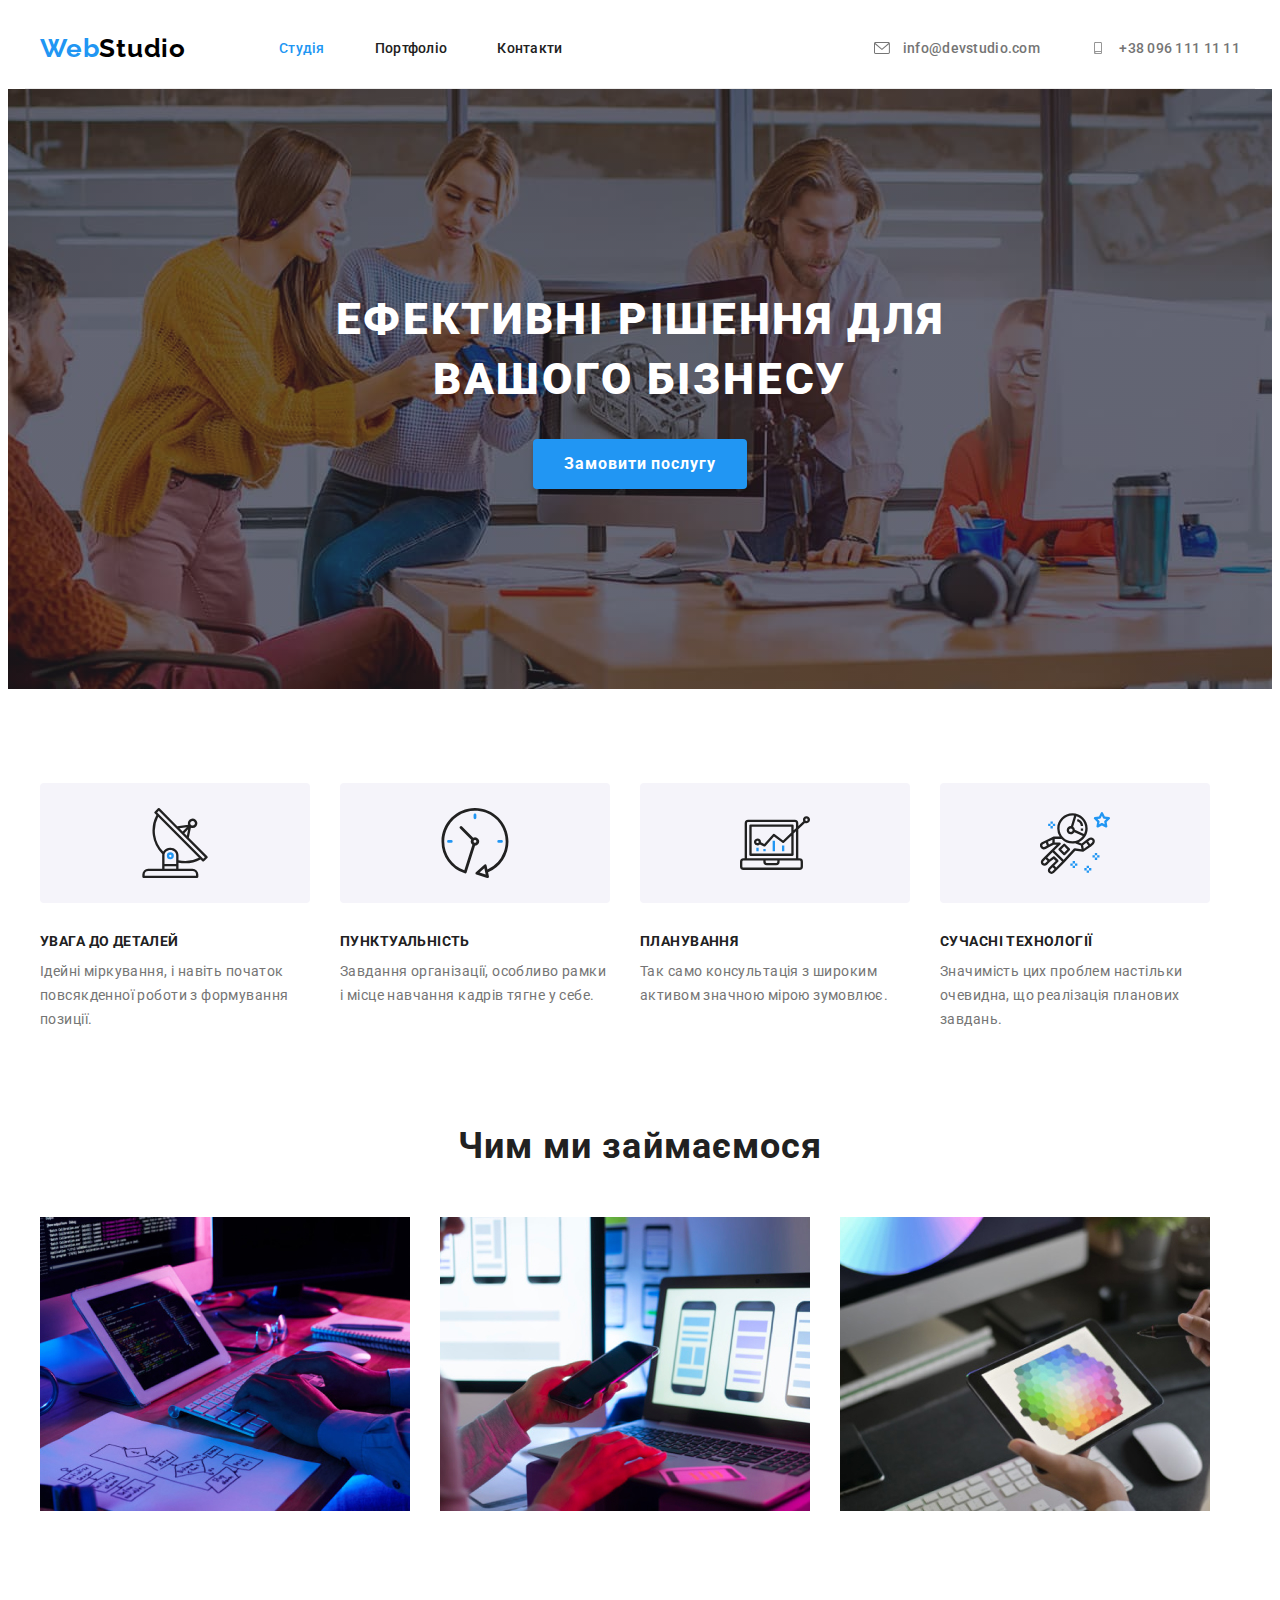
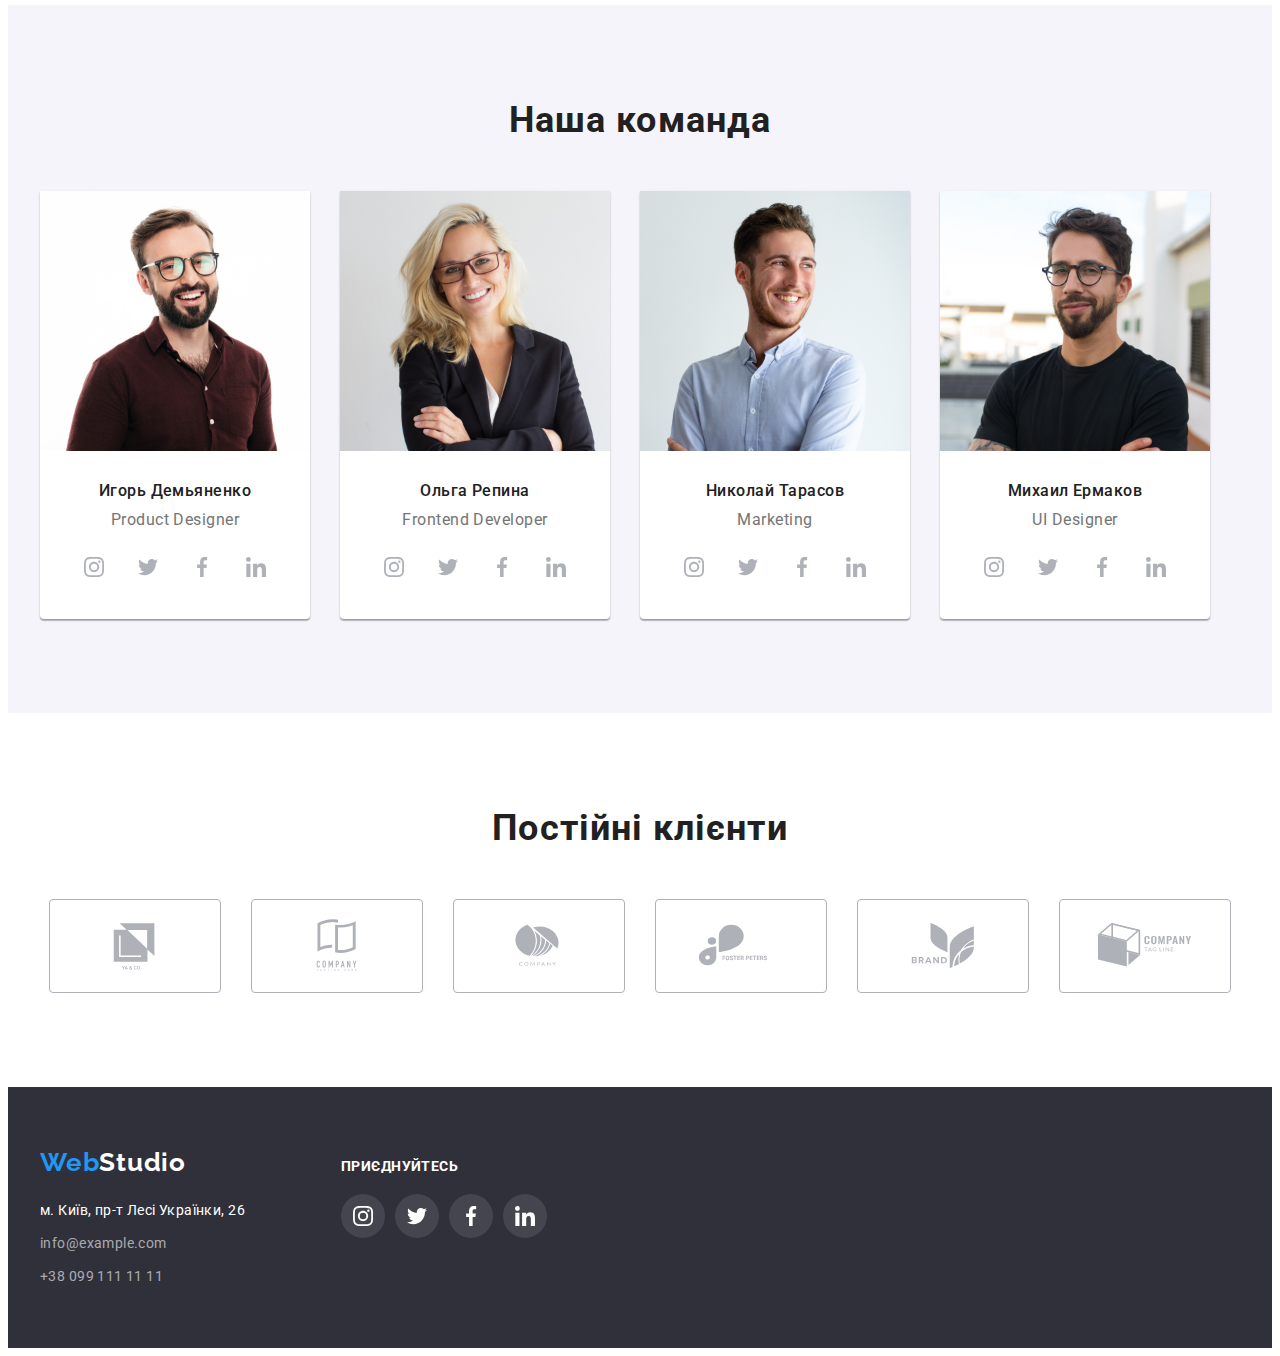
==== index.html @ d1bf6ddb "Initial commit" ====
<!DOCTYPE html>
<html lang="uk">
  <head>
    <meta charset="UTF-8" />
    <meta http-equiv="X-UA-Compatible" content="IE=edge" />
    <meta name="viewport" content="width=device-width, initial-scale=1.0" />
    <!-- Fonts start -->
    <link rel="preconnect" href="https://fonts.googleapis.com" />
    <link rel="preconnect" href="https://fonts.gstatic.com" crossorigin />
    <link
      href="https://fonts.googleapis.com/css2?family=Raleway:wght@700&family=Roboto:wght@400;500;700;900&display=swap"
      rel="stylesheet"
    />
    <!-- Fonts end -->

    <!-- Normalize start -->
    <link
      rel="stylesheet"
      href="https://cdnjs.cloudflare.com/ajax/libs/modern-normalize/1.1.0/modern-normalize.min.css"
      integrity="sha512-wpPYUAdjBVSE4KJnH1VR1HeZfpl1ub8YT/NKx4PuQ5NmX2tKuGu6U/JRp5y+Y8XG2tV+wKQpNHVUX03MfMFn9Q=="
      crossorigin="anonymous"
      referrerpolicy="no-referrer"
    />
    <!-- Normalize end -->

    <link rel="stylesheet" href="./css/styles.css" />
    <title>WebStudio</title>
  </head>
  <body>
    <!-- Header section -->
    <header class="header">
      <div class="container header-container">
        <a class="logo link header-logo" href="./index.html" lang="en"
          >Web<span class="word">Studio</span></a
        >

        <nav class="header-nav">
          <ul class="header-list list">
            <li class="header-item">
              <a class="header-link header-link-current link" href="./index.html">Студія</a>
            </li>
            <li class="header-item">
              <a class="header-link link" href="./portfolio.html">Портфоліо</a>
            </li>
            <li class="header-item">
              <a class="header-link link" href="#contacts">Контакти</a>
            </li>
          </ul>
        </nav>

        <ul class="contacts list">
          <li class="contacts-item">
            <a 
              class="contacts-link link" 
              href="mailto:info@devstudio.com">
              <svg class="contscts-icon" width="16" height="12">
                <use href="./images/icons.svg#envelope"></use>
              </svg>
              info@devstudio.com
            </a>
          </li>
          <li class="contacts-item">
            <a class="contacts-link link" href="tel:+380961111111">
              <svg class="contscts-icon" width="16" height="12">
                <use href="./images/icons.svg#smartphone"></use>
              </svg>
              +38 096 111 11 11
            </a>
          </li>
        </ul>
      </div>
    </header>
    <!-- Main section -->
    <main>
      <section class="hero-section">
        <div class="container">
          <h1 class="hero-title">Ефективні рішення для вашого бізнесу</h1>
          <button class="hero-btn" type="button">Замовити послугу</button>
        </div>
      </section>

      <section class="features section">
        <div class="container">
          <ul class="features-list list">
            <li class="features-item">
              <div class="thumb">
                <svg class="features-icon" width="70" height="70">
                  <use href="./images/icons.svg#antenna"></use>
                </svg>
              </div>
              <h3 class="features-title">УВАГА ДО ДЕТАЛЕЙ</h3>
              <p class="features-text text">
                Ідейні міркування, і навіть початок повсякденної роботи з формування позиції.
              </p>
            </li>

            <li class="features-item">
              <div class="thumb">
                <svg class="features-icon" width="70" height="70">
                  <use href="./images/icons.svg#clock"></use>
                </svg>
              </div>
              <h3 class="features-title">ПУНКТУАЛЬНІСТЬ</h3>
              <p class="features-text text">
                Завдання організації, особливо рамки і місце навчання кадрів тягне у себе.
              </p>
            </li>

            <li class="features-item">
              <div class="thumb">
                <svg class="features-icon" width="70" height="70">
                  <use href="./images/icons.svg#diagram"></use>
                </svg>
              </div>
              <h3 class="features-title">ПЛАНУВАННЯ</h3>
              <p class="features-text text">
                Так само консультація з широким активом значною мірою зумовлює.
              </p>
            </li>

            <li class="features-item">
              <div class="thumb">
                <svg class="features-icon" width="70" height="70">
                  <use href="./images/icons.svg#astronaut"></use>
                </svg>
              </div>
              <h3 class="features-title">СУЧАСНІ ТЕХНОЛОГІЇ</h3>
              <p class="features-text text">
                Значимість цих проблем настільки очевидна, що реалізація планових завдань.
              </p>
            </li>
          </ul>
        </div>
      </section>

      <section class="occupation" id="studio">
        <div class="container">
          <h2 class="occupation-title title">Чим ми займаємося</h2>

          <ul class="occupation-list list">
            <li class="occupation-item">
              <img
                class="occupation-img"
                src="./images/computer.jpg.jpg"
                alt="Планшет с клавиатурой"
                width="370"
                height="294"
              />
            </li>

            <li class="occupation-item">
              <img
                class="occupation-img"
                src="./images/computer2.jpg.jpg"
                alt="Ноутбук"
                width="370"
                height="294"
              />
            </li>

            <li class="occupation-item">
              <img
                class="occupation-img"
                src="./images/computer3.jpg.jpg"
                alt="Планшет с цветной картинкой"
                width="370"
                height="294"
              />
            </li>
          </ul>
        </div>
      </section>

      <section class="team section">
        <div class="container">
          <h2 class="team-title title">Наша команда</h2>
          <ul class="team-list list">
            <li class="team-item">
              <img
                class="team-img"
                src="./images/igor.jpg"
                alt="Игорь Демьяненко"
                width="270"
                height="260"
              />
              <div class="team-wrapper">
                <h3 class="team-name">Игорь Демьяненко</h3>
                <p class="team-description" lang="en">Product Designer</p>
                <ul class="socials list">
                  <li class="socials-item">
                    <a
                      class="socials-link link"
                      href="instagram.com"
                      target="_blank"
                      rel="noopener noreferrer"
                      aria-label="instagram"
                    >
                    <svg class="socials-icon" width="20" height="20">
                      <use href="./images/icons.svg#instagram"></use>
                    </svg>
                    </a>
                  </li>
                  <li class="socials-item">
                    <a
                      class="socials-link link"
                      href="twitter.com"
                      target="_blank"
                      rel="noopener noreferrer"
                      aria-label="twitter"
                    >
                    <svg class="socials-icon" width="20" height="20">
                      <use href="./images/icons.svg#twitter"></use>
                    </svg>
                    </a>
                  </li>
                  <li class="socials-item">
                    <a
                      class="socials-link link"
                      href="facebook.com"
                      target="_blank"
                      rel="noopener noreferrer"
                      aria-label="facebook"
                    >
                    <svg class="socials-icon" width="20" height="20">
                      <use href="./images/icons.svg#facebook"></use>
                    </svg>
                    </a>
                  </li>
                  <li class="socials-item">
                    <a
                      class="socials-link link"
                      href="linkedin.com"
                      target="_blank"
                      rel="noopener noreferrer"
                      aria-label="linkedin"
                    >
                    <svg class="socials-icon" width="20" height="20">
                      <use href="./images/icons.svg#linkedin"></use>
                    </svg>
                    </a>
                  </li>
                </ul>
              </div>
            </li>

            <li class="team-item">
              <img
                class="team-img"
                src="./images/olga.jpg"
                alt="Ольга Репина"
                width="270"
                height="260"
              />
              <div class="team-wrapper">
                <h3 class="team-name">Ольга Репина</h3>
                <p class="team-description" lang="en">Frontend Developer</p>
                <ul class="socials list">
                  <li class="socials-item">
                    <a
                      class="socials-link link"
                      href="instagram.com"
                      target="_blank"
                      rel="noopener noreferrer"
                      aria-label="instagram"
                    >
                    <svg class="socials-icon" width="20" height="20">
                      <use href="./images/icons.svg#instagram"></use>
                    </svg>
                    </a>
                  </li>
                  <li class="socials-item">
                    <a
                      class="socials-link link"
                      href="twitter.com"
                      target="_blank"
                      rel="noopener noreferrer"
                      aria-label="twitter"
                    >
                    <svg class="socials-icon" width="20" height="20">
                      <use href="./images/icons.svg#twitter"></use>
                    </svg>
                    </a>
                  </li>
                  <li class="socials-item">
                    <a
                      class="socials-link link"
                      href="facebook.com"
                      target="_blank"
                      rel="noopener noreferrer"
                      aria-label="facebook"
                    >
                    <svg class="socials-icon" width="20" height="20">
                      <use href="./images/icons.svg#facebook"></use>
                    </svg>
                    </a>
                  </li>
                  <li class="socials-item">
                    <a
                      class="socials-link link"
                      href="linkedin.com"
                      target="_blank"
                      rel="noopener noreferrer"
                      aria-label="linkedin"
                    >
                    <svg class="socials-icon" width="20" height="20">
                      <use href="./images/icons.svg#linkedin"></use>
                    </svg>
                    </a>
                  </li>
                </ul>
              </div>
            </li>

            <li class="team-item">
              <img
                class="team-img"
                src="./images/nikolay.jpg"
                alt="Николай Тарасов"
                width="270"
                height="260"
              />
              <div class="team-wrapper">
                <h3 class="team-name">Николай Тарасов</h3>
                <p class="team-description" lang="en">Marketing</p>
                <ul class="socials list">
                  <li class="socials-item">
                    <a
                      class="socials-link link"
                      href="instagram.com"
                      target="_blank"
                      rel="noopener noreferrer"
                      aria-label="instagram"
                    >
                    <svg class="socials-icon" width="20" height="20">
                      <use href="./images/icons.svg#instagram"></use>
                    </svg>
                    </a>
                  </li>
                  <li class="socials-item">
                    <a
                      class="socials-link link"
                      href="twitter.com"
                      target="_blank"
                      rel="noopener noreferrer"
                      aria-label="twitter"
                    >
                    <svg class="socials-icon" width="20" height="20">
                      <use href="./images/icons.svg#twitter"></use>
                    </svg>
                    </a>
                  </li>
                  <li class="socials-item">
                    <a
                      class="socials-link link"
                      href="facebook.com"
                      target="_blank"
                      rel="noopener noreferrer"
                      aria-label="facebook"
                    >
                    <svg class="socials-icon" width="20" height="20">
                      <use href="./images/icons.svg#facebook"></use>
                    </svg>
                    </a>
                  </li>
                  <li class="socials-item">
                    <a
                      class="socials-link link"
                      href="linkedin.com"
                      target="_blank"
                      rel="noopener noreferrer"
                      aria-label="linkedin"
                    >
                    <svg class="socials-icon" width="20" height="20">
                      <use href="./images/icons.svg#linkedin"></use>
                    </svg>
                    </a>
                  </li>
                </ul>
              </div>
            </li>

            <li class="team-item">
              <img
                class="team-img"
                src="./images/miсhael.jpg"
                alt="Михаил Ермаков"
                width="270"
                height="260"
              />
              <div class="team-wrapper">
                <h3 class="team-name">Михаил Ермаков</h3>
                <p class="team-description" lang="en">UI Designer</p>
                <ul class="socials list">
                  <li class="socials-item">
                    <a
                      class="socials-link link"
                      href="instagram.com"
                      target="_blank"
                      rel="noopener noreferrer"
                      aria-label="instagram"
                    >
                    <svg class="socials-icon" width="20" height="20">
                      <use href="./images/icons.svg#instagram"></use>
                    </svg>
                    </a>
                  </li>
                  <li class="socials-item">
                    <a
                      class="socials-link link"
                      href="twitter.com"
                      target="_blank"
                      rel="noopener noreferrer"
                      aria-label="twitter"
                    >
                    <svg class="socials-icon" width="20" height="20">
                      <use href="./images/icons.svg#twitter"></use>
                    </svg>
                    </a>
                  </li>
                  <li class="socials-item">
                    <a
                      class="socials-link link"
                      href="facebook.com"
                      target="_blank"
                      rel="noopener noreferrer"
                      aria-label="facebook"
                    >
                    <svg class="socials-icon" width="20" height="20">
                      <use href="./images/icons.svg#facebook"></use>
                    </svg>
                    </a>
                  </li>
                  <li class="socials-item">
                    <a
                      class="socials-link link"
                      href="linkedin.com"
                      target="_blank"
                      rel="noopener noreferrer"
                      aria-label="linkedin"
                    >
                    <svg class="socials-icon" width="20" height="20">
                      <use href="./images/icons.svg#linkedin"></use>
                    </svg>
                    </a>
                  </li>
                </ul> 
              </div>  
            </ul>  
        </div>
      </section>

      <section class="clients section">
        <div class="container">
          <h2 class="clients-title title">Постійні клієнти</h2>
          <ul class="clients-list list">
            <li class="clients-item">
              <a 
                class="clients-link link"
                href="#"
                target="_blank"
                rel="noopener noreferrer"
                aria-label="company-logo-1" 
              >
              <svg class="clients-icon" width="106" height="60">
                   <use href="./images/icons.svg#logo-1"></use>
              </svg>
              </a>
            </li>
            <li class="clients-item">
              <a 
                class="clients-link link"
                href="#"
                target="_blank"
                rel="noopener noreferrer"
                aria-label="company-logo-2" 
              >
              <svg class="clients-icon" width="106" height="60">
                   <use href="./images/icons.svg#logo-2"></use>
              </svg>
              </a>
            </li>
            <li class="clients-item">
              <a 
                class="clients-link link"
                href="#"
                target="_blank"
                rel="noopener noreferrer"
                aria-label="company-logo-3" 
              >
              <svg class="clients-icon" width="106" height="60">
                   <use href="./images/icons.svg#logo-3"></use>
              </svg>
              </a>
            </li>
            <li class="clients-item">
              <a 
                class="clients-link link"
                href="#"
                target="_blank"
                rel="noopener noreferrer"
                aria-label="poster-peters" 
              >
              <svg class="clients-icon" width="106" height="60">
                   <use href="./images/icons.svg#logo-4"></use>
              </svg>
              </a>
            </li>
            <li class="clients-item">
              <a 
                class="clients-link link"
                href="#"
                target="_blank"
                rel="noopener noreferrer"
                aria-label="brand" 
              >
              <svg class="clients-icon" width="106" height="60">
                   <use href="./images/icons.svg#logo-5"></use>
              </svg>
              </a>
            </li>
            <li class="clients-item">
              <a 
                class="clients-link link"
                href="#"
                target="_blank"
                rel="noopener noreferrer"
                aria-label="company-tag-lane" 
              >
              <svg class="clients-icon" width="106" height="60">
                   <use href="./images/icons.svg#logo-6"></use>
              </svg>
              </a>
            </li>
          </ul>
        </div>
      </section>
    </main>
    <!-- Footer section -->
    <footer class="footer">
      <div class="container">
        <div class="footer-contr">
          <div class="address-contr">
        <a class="footer-logo logo link" href="./index.html" lang="en">Web<span class="footer-word">Studio</span></a>
        

        <address class="address" id="contacts">
          <p class="address-text text">м. Київ, пр-т Лесі Українки, 26</p>

          <ul class="address-list list">
            <li class="address-item">
              <a class="address-link text link link-mail" href="maito:info@example.com"
                >info@example.com</a>
            </li>
            <li class="address-item">
              <a class="address-link text link" href="tel:+38091111111">+38 099 111 11 11</a>
            </li>
          </ul>
        </address>
          </div>

          <div class="footer-socials">
            <p class="footer-text">приєднуйтесь</p>
            <ul class="address-socials-list list">
              <li class="address-socials-item">
                <a 
                class="address-socials-link link"
                href="instagram.com"
                target="_blank"
                rel="noopener noreferrer"
                aria-label="instagram"
                >
                <svg class="footer-icon" width="20" height="20">
                  <use href="./images/icons.svg#instagram"></use>
                </svg>
              </a>
              </li>
              <li class="address-socials-item">
                <a 
                class="address-socials-link link"
                href="twitter.com"
                target="_blank"
                rel="noopener noreferrer"
                aria-label="twitter"
                >
                <svg class="footer-icon" width="20" height="20">
                  <use href="./images/icons.svg#twitter"></use>
                </svg>
              </a>
              </li>
              <li class="address-socials-item">
                <a 
                class="address-socials-link link"
                href="facebook.com"
                target="_blank"
                rel="noopener noreferrer"
                aria-label="facebook"
                >
                <svg class="footer-icon" width="20" height="20">
                  <use href="./images/icons.svg#facebook"></use>
                </svg>
              </a>
              </li>
              <li class="address-socials-item">
                <a 
                class="address-socials-link link"
                href="linkedin.com"
                target="_blank"
                rel="noopener noreferrer"
                aria-label="linkedin"
                >
                <svg class="footer-icon" width="20" height="20">
                  <use href="./images/icons.svg#linkedin"></use>
                </svg>
              </a>
              </li>
            </ul>
          </div>
        </div>
      </div>
    </footer>
  </body>
</html>
---- css/styles.css ----
:root {
    /* fonts */
    --main-font: 'Roboto', sans-serif;
    --secondary-font: 'Raleway', sans-serif;

    /* text colors */
    --main-txt-cl: #212121;
    --accent-color: #2196F3;
    --secondary-txt-cl: #FFFFFF;
    --minor-txt-cl: #757575;

    /* bg colors */
    --light-bg-cl: #F5F4FA; 
    --dark-bg-cl: #2F303A; 
    
   /* others */
    --indent: 30px;
    --items: 3;

}

body {
    font-family: var(--main-font);
    color: var(--main-txt-cl);
}
 
/* reset styles */
.link {
text-decoration: none;
}

h1, h2,h3,h4,h5,h6,p {
   margin: 0;
}

img {
   display: block;
}

.list {
list-style: none;
padding: 0;
margin: 0;
}

/* base styles */

.section {
   padding-top: 94px;
   padding-bottom: 94px;
}


.container {
   width: 1200px;
   padding-left: 15px;
   padding-right: 15px;
   margin-left: auto;
   margin-right: auto;

   /* outline: 2px solid red; */
}

.text {
    font-size: 14px;
    line-height: calc(24 / 14);
    letter-spacing: 0.03em;
 }

/* Header section */

.header-container {
   display: flex;
   align-items: center;
   border-bottom: 1px solid #ECECEC;;
}





.logo {
    font-family: var(--secondary-font);
    font-weight: 700;
    font-size: 26px;
    line-height: calc(31 / 26);
    letter-spacing: 0.03em;
    color: var(--accent-color);
    
}

.header-logo {
   margin-right: 93px;
}

.logo.link > .word {
    color: #000000;
}

.header-nav {
   margin-right: auto;
}

.header-list {
   display: flex;
   gap: 50px;
}

.header-item,
.contacts-item {
   display: flex;
}

.header-link { 
   padding-top: 32px;
   padding-bottom: 32px;

    font-weight: 500;
    font-size: 14px;
    line-height: calc(16 / 14);
    letter-spacing: 0.02em;
    color: var(--main-txt-cl);
    
}

 .header-link:hover,
 .header-link:focus,
 .contacts-link:hover,
 .contacts-link:focus,
 .address-link:hover,
 .address-link:focus {
    color: var(--accent-color);
 }

 .header-link-current {
    color: var(--accent-color);
 }

 .contacts {
   display: flex;
   gap: 50px;
 }

 .contacts-link {
   padding-top: 32px;
   padding-bottom: 32px;

   font-weight: 500;
   font-size: 14px;
   line-height: calc(16 / 14);
   letter-spacing: 0.02em;
   color: var(--minor-txt-cl);
 }

 /* Hero section */

 .hero-section {
    max-width: 1600px;
    padding-top: 200px;
    padding-bottom: 200px;
    margin: 0 auto;
    background-color: var(--dark-bg-cl);
    background-image: linear-gradient(to right, rgba(47, 48, 58, 0.4), rgba(47, 48, 58, 0.4)),
      url('../images/logo-opt.jpg');
    background-repeat: no-repeat;
    background-position: center;
    background-size: cover;
 }

 .hero-title {
    width: 696px;
    margin-bottom: 30px;
    margin-left: auto;
    margin-right: auto;

    font-weight: 900;
    font-size: 44px;
    line-height: calc(60 / 44);
    text-align: center;
    letter-spacing: 0.06em;
    text-transform: uppercase;
    color: var(--secondary-txt-cl);
 }

 .hero-btn {
    display: block;
    margin: 0 auto;

    max-width: 250px;
    min-width: 200px;
    min-height: 50px;
    padding: 9px 31px;

    font-family: inherit;
    font-weight: 700;
    font-size: 16px;
    line-height: calc(30 / 16);
    letter-spacing: 0.06em;
    background-color: var(--accent-color);
    color: var(--secondary-txt-cl);
    border: transparent;
    box-shadow: 0px 4px 4px rgba(0, 0, 0, 0.15);
    border-radius: 4px;
    cursor: pointer;
 }

 .hero-btn:hover,
 .hero-btn:focus {
    background-color: #188CE8;
 }

 /* Section features */
.features-list {
   display: flex;
   gap: var(--indent);
   /* justify-content: space-between; */
}

.features-list:last-child {
   margin-right: 0;
}

.features-item {
   width: 270px;
}

 .features-title {
    margin-bottom: 10px;

    font-weight: 700;
    font-size: 14px;
    line-height: calc(16 / 14);
    letter-spacing: 0.03em;
    text-transform: uppercase;
 }

 .features-text {
    color: var(--minor-txt-cl);
 }

 /* occupation & team */

 .title {
   margin-bottom: 50px;

    font-weight: 700;
    font-size: 36px;
    line-height: calc(42 / 36);
    text-align: center;
    letter-spacing: 0.03em;
 }

 .occupation-list {
   display: flex;
   gap: var(--indent);
   padding-bottom: 94px;
 }

 .team {
    background-color: var(--light-bg-cl);

 }

.team-list {
   display: flex;
   gap: var(--indent);
}

.team-item {
   background-color: #FFFFFF;
   box-shadow: 0px 1px 3px rgba(0, 0, 0, 0.12), 0px 1px 1px rgba(0, 0, 0, 0.14), 0px 2px 1px rgba(0, 0, 0, 0.2);
   border-radius: 0px 0px 4px 4px;
}

.team-wrapper {
   padding: 30px 5px;
   border-top: none;
}

 .team-name {
    margin-bottom: 10px;

    font-weight: 500;
    font-size: 16px;
    line-height: calc(19 / 16);
    text-align: center;
    letter-spacing: 0.03em;
 }

 .team-description {

   margin-bottom: 16px;

    font-size: 16px;
    line-height: calc(19 / 16);
    text-align: center;
    letter-spacing: 0.03em;
    color: var(--minor-txt-cl);
 }

 .clients-title {
   margin-bottom: 50px;
 }

 /* Footer */

.footer {
    padding: 60px 0;
    background-color: var(--dark-bg-cl);
}

.footer-logo {
   display: block;
   margin-bottom: 20px;
}

 .footer-word {
    color: var(--secondary-txt-cl);
 }

 .address {
   font-style: normal;
 }

 .address-text {
    color: var(--secondary-txt-cl);
 }

 .address-link {
    color: rgba(255, 255, 255, 0.6);
    display: block;
 }

.link-mail {
   display: block;
   margin-top: 9px;
   margin-bottom: 9px;
}

.footer-text {
   font-weight: 700;
   font-size: 14px;
   line-height: calc(16 / 14);
   text-transform: uppercase;
   letter-spacing: 0.03em;
   color: var(--secondary-txt-cl);

   margin-bottom: 20px;
}




 /* PORTFOLIO */

 .btn-list {
   display: flex;
   justify-content: center;
   margin-bottom: 50px;
   gap: 8px; 
 }



 .portfolio-btn {
   display: block;
   padding: 5px 21px;
   border-radius: 4px;

    font-family: inherit;
    font-weight: 500;
    font-size: 16px;
    line-height: calc(26 / 16);
    letter-spacing: 0.03em;
    color: var(--main-txt-cl);
    background-color: var(--light-bg-cl);
    border: transparent;
    cursor: pointer;
 }

 .portfolio-btn:hover,
 .portfolio-btn:focus,
 .btn-active-current {
    color: var(--secondary-txt-cl);
    background-color: var(--accent-color);
    box-shadow: 0px 3px 1px rgba(0, 0, 0, 0.1), 0px 1px 2px rgba(0, 0, 0, 0.08), 0px 2px 2px rgba(0, 0, 0, 0.12);
    border-radius: 4px;
 }

 .portfolio-list {
   display: flex;
   flex-wrap: wrap;
   gap: var(--indent);
 }

 .portfolio-item {
   flex-basis: calc(100% - var(--indent) * (var(--items)-1)) / var(--items);
 }

 .portfolio-link:hover {
   display: block;
   box-shadow: 0px 4px 4px rgba(0, 0, 0, 0.25);
 }

 .portfolio-wrapper {
   padding: 20px 24px;
   border-top: none;
   border: 1px solid #EEEEEE;
 }

 .portfolio-title {
   margin-bottom: 4px;
    font-weight: 700;
    font-size: 18px;
    line-height: calc(36 / 18); 
    letter-spacing: 0.06em;  
    color: #212121;
 }

 .portfolio-text {
    font-size: 16px;
    line-height: calc(30 / 16);
    letter-spacing: 0.03em;
    color: var(--minor-txt-cl);
 }

/* Header icons */
 .contscts-icon {
   fill: currentColor;
   margin-right: 10px;
   position: relative;
   top: 1px;
 }

 /* Social icons */
.socials {
   display: flex;
   align-items: center;
   justify-content: center;
   gap: 10px;
}

.socials-link {
   display: flex;
   align-items: center;
   justify-content: center;
   width: 44px;
   height: 44px;
   border-radius: 50%;

   /* outline: 2px solid #2a2a2a;
   outline-offset: -2px; */
}

.socials-icon {
   fill: #AFB1B8;
}

.socials-link:hover,
.socials-link:focus {
   background-color: var(--accent-color);
}

.socials-link:hover .socials-icon {
   fill: var(--secondary-txt-cl);
}
.socials-link:focus .socials-icon {
   fill: var(--secondary-txt-cl);
}

/* Clients icons */
.clients-list {
   display: flex;
   align-items: center;
   justify-content: center;
   gap: 30px;
}

.clients-link {
   display: flex;
   align-items: center;
   justify-content: center;
   width: 170px;
   height: 92px;
   border: 1px solid #AFB1B8;
   border-radius: 4px;
}

.clients-icon {
   fill: #AFB1B8;
}

.clients-link:hover,
.clients-link:focus {
   border-color: var(--accent-color)
}

.clients-link:hover .clients-icon {
   fill: var(--accent-color);
}

.clients-link:focus .clients-icon {
   fill: var(--accent-color);
}

.thumb {
   display: flex;
   width: 270px;
   height: 120px;
   align-items: center;
   justify-content: center;
   margin-bottom: 30px;
   background: #F5F4FA;
   border-radius: 4px;
}

/* Footer icons */
.footer-contr {
   display: flex;
   align-items: baseline;
   gap: 70px;
}

.address-contr {
   display: flex;
   flex-direction: column;
   min-width: 231px;
}

.address-socials-list {
   display: flex;
   gap: 10px;
}

.address-socials-link {
   display: flex;
   align-items: center;
   justify-content: center;
   width: 44px;
   height: 44px;
   background: rgba(255, 255, 255, 0.1);
   border-radius: 50%;
}

.footer-icon {
   fill: var(--secondary-txt-cl);
}

.address-socials-link:hover,
.address-socials-link:focus {
   background-color: var(--accent-color);
}
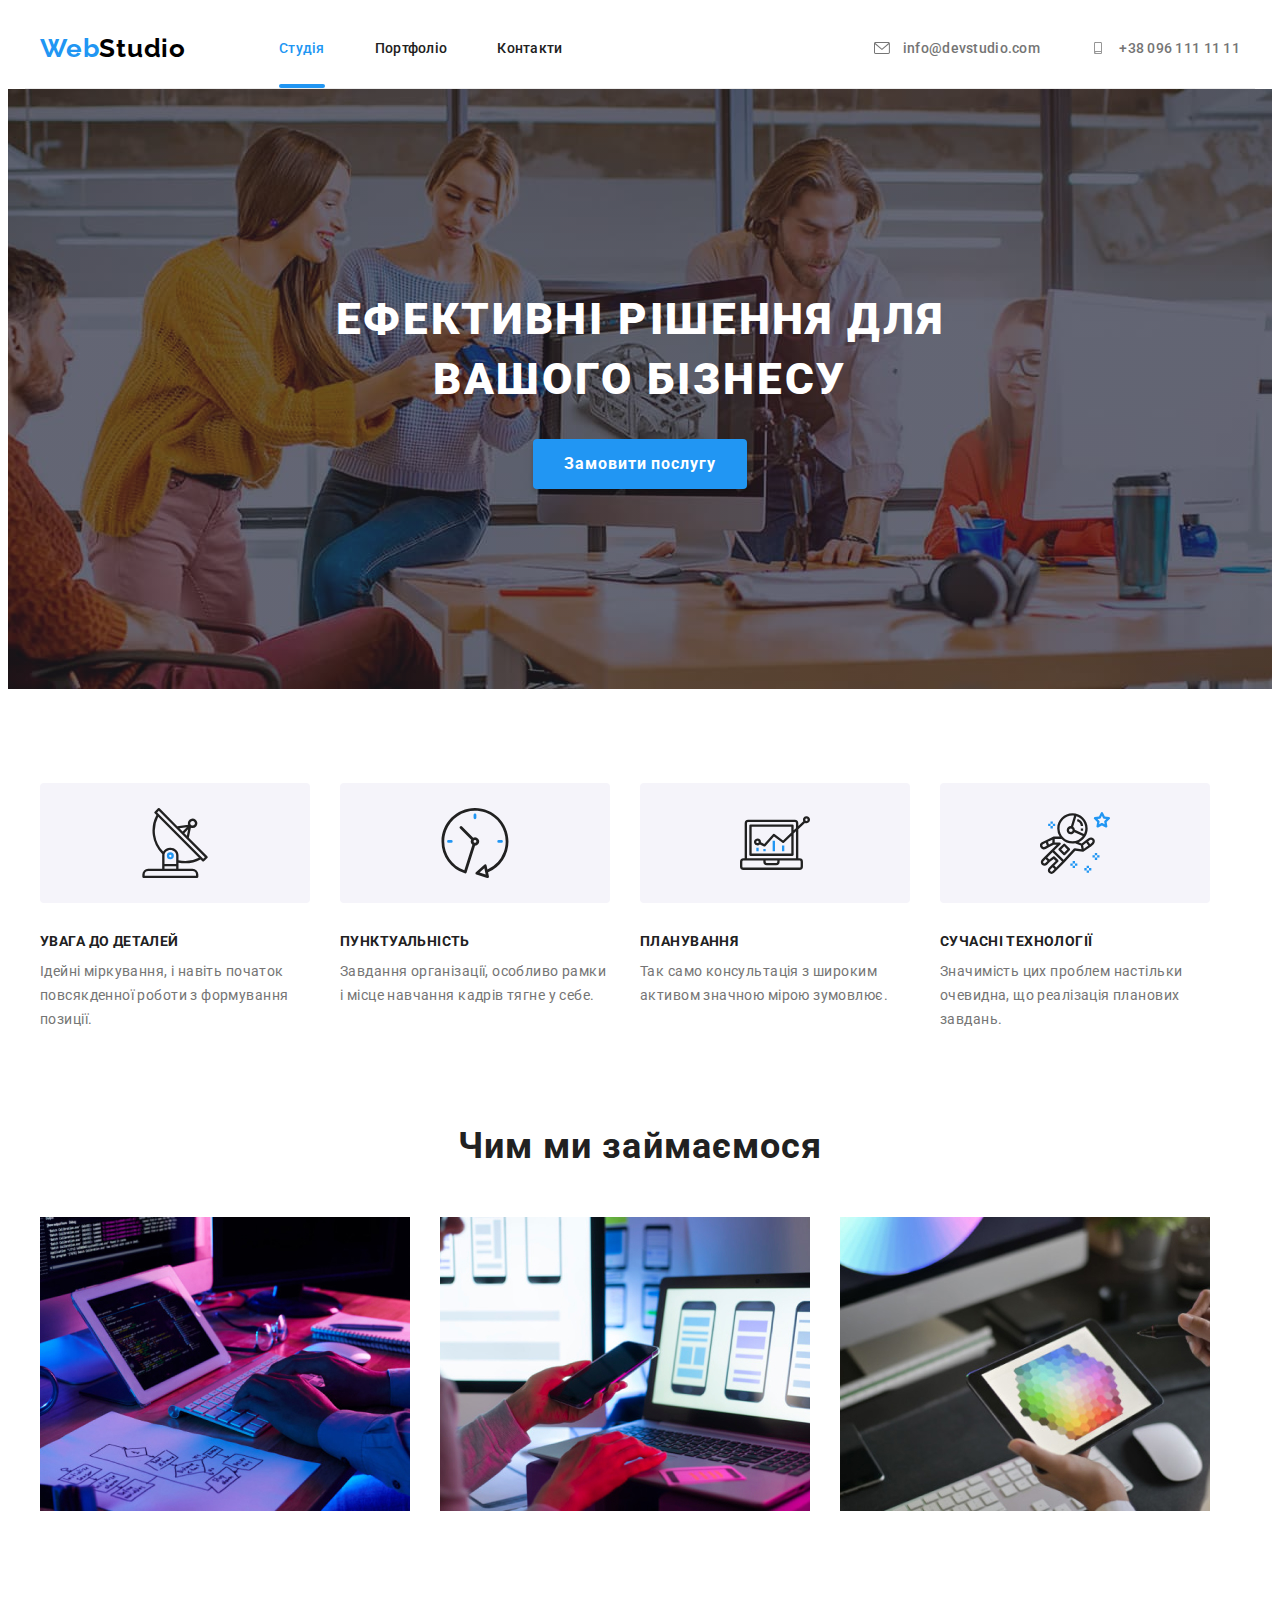
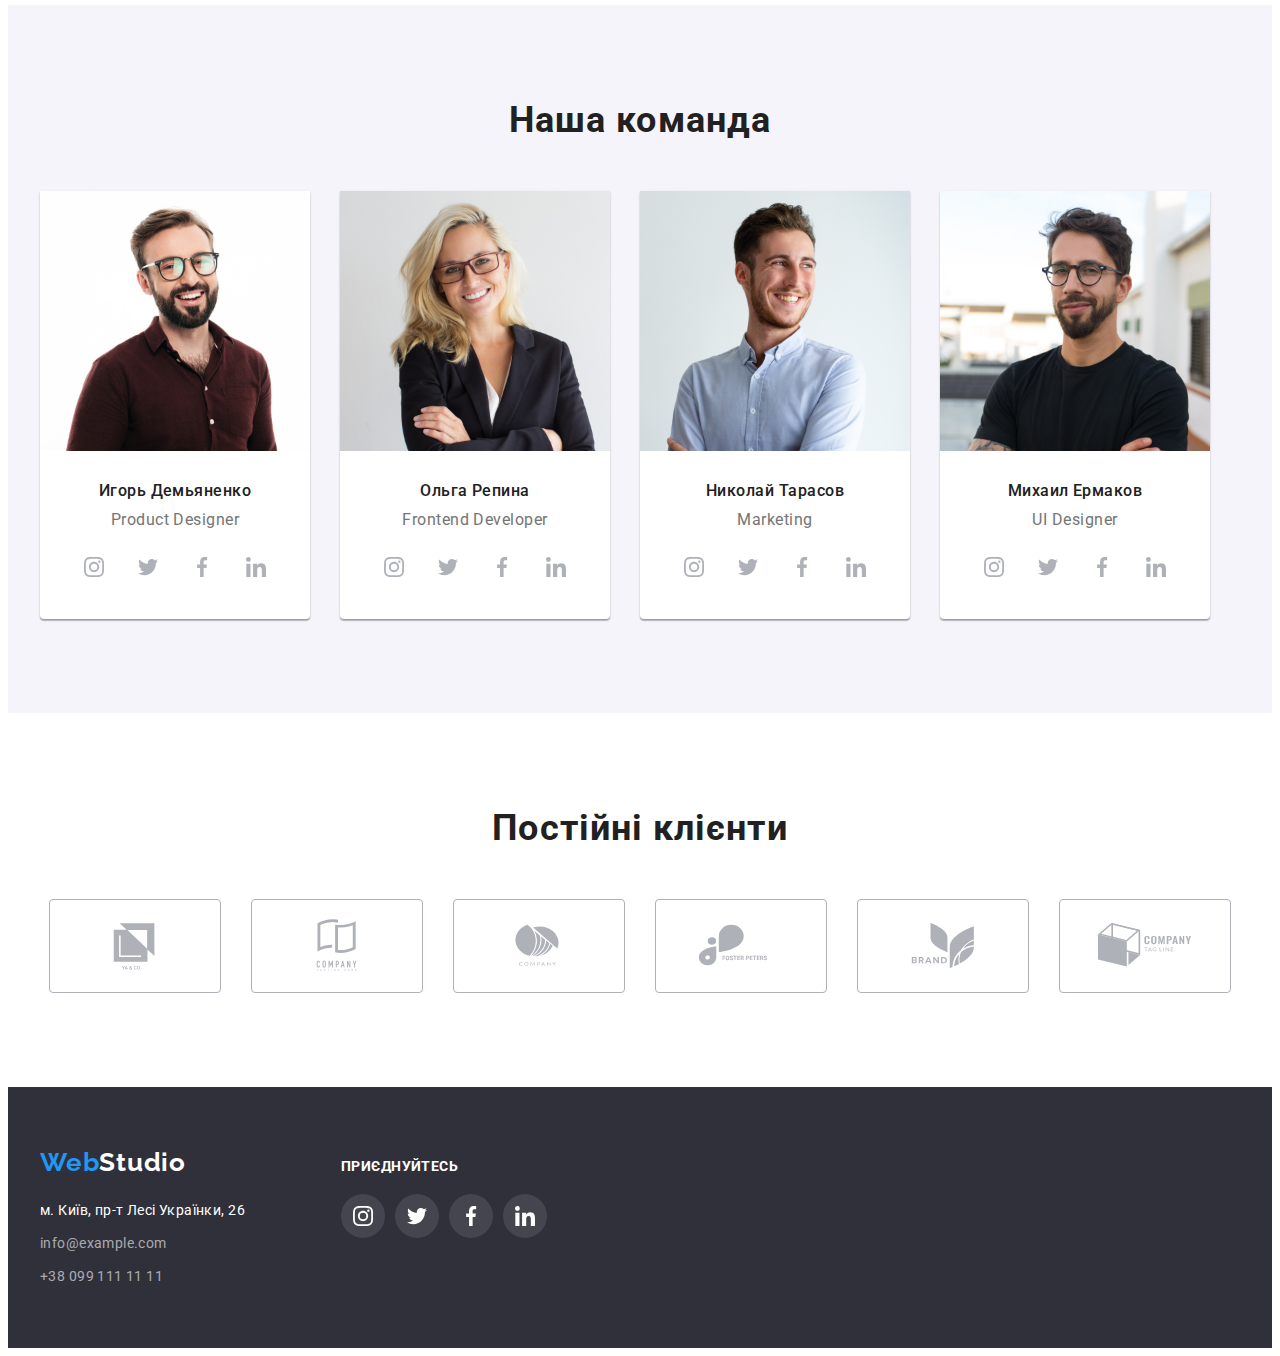
==== commit 09f28048: "added modal window" ====
--- a/index.html
+++ b/index.html
@@ -75,7 +75,7 @@
       <section class="hero-section">
         <div class="container">
           <h1 class="hero-title">Ефективні рішення для вашого бізнесу</h1>
-          <button class="hero-btn" type="button">Замовити послугу</button>
+          <button class="hero-btn" type="button" data-modal-open>Замовити послугу</button>
         </div>
       </section>
 
@@ -618,5 +618,18 @@
         </div>
       </div>
     </footer>
+
+        <!-- Modal window -->
+        <div class="backdrop is-hidden" data-modal>
+          <div class="modal">
+            <button class="modal-btn" data-modal-close>
+              <svg class="modal-btn-icon" width="18" height="18">
+                <use href="./images/icons.svg#icon-close"></use>
+              </svg>
+            </button>
+          </div>
+        </div>
+    
+    <script src="./js/modal.js"></script>   
   </body>
 </html>
--- a/css/styles.css
+++ b/css/styles.css
@@ -111,6 +111,10 @@
    display: flex;
 }
 
+.header-item {
+   position: relative;
+}
+
 .header-link { 
    padding-top: 32px;
    padding-bottom: 32px;
@@ -135,6 +139,18 @@
  .header-link-current {
     color: var(--accent-color);
  }
+
+ .header-link-current::after {
+   content: '';
+   display: block;
+   position: absolute;
+   bottom: 0;
+   width: 100%;
+   height: 4px;
+   border-radius: 2px;
+   background-color: var(--accent-color);
+ } 
+
 
  .contacts {
    display: flex;
@@ -549,4 +565,52 @@
 .address-socials-link:hover,
 .address-socials-link:focus {
    background-color: var(--accent-color);
+}
+
+
+/* Modal window */
+.backdrop {
+   position: fixed;
+   top: 0;
+   left: 0;
+   z-index: 1000;
+   width: 100%;
+   height: 100%;
+   display: flex;
+   align-items: center;
+   justify-content: center;
+
+   background-color: rgba(0, 0, 0, 0.2);;
+}
+
+.backdrop.is-hidden {
+   opacity: 0;
+   visibility: hidden;
+   pointer-events: none;
+}
+
+.modal {
+   position: relative;
+   width: 528px;
+   height: 581px;
+   background: #FFFFFF;
+   box-shadow: 0px 1px 3px rgba(0, 0, 0, 0.12), 0px 1px 1px rgba(0, 0, 0, 0.14), 0px 2px 1px rgba(0, 0, 0, 0.2);
+   border-radius: 4px;
+}
+
+.modal-btn {
+   position: absolute;
+   top: 8px;
+   right: 8px;
+   width: 30px;
+   height: 30px;
+   padding: 0;
+   display: flex;
+   align-items: center;
+   justify-content: center;
+
+   border: 1px solid rgba(0, 0, 0, 0.1);
+   border-radius: 50%;
+   background-color: transparent;
+   cursor: pointer;
 }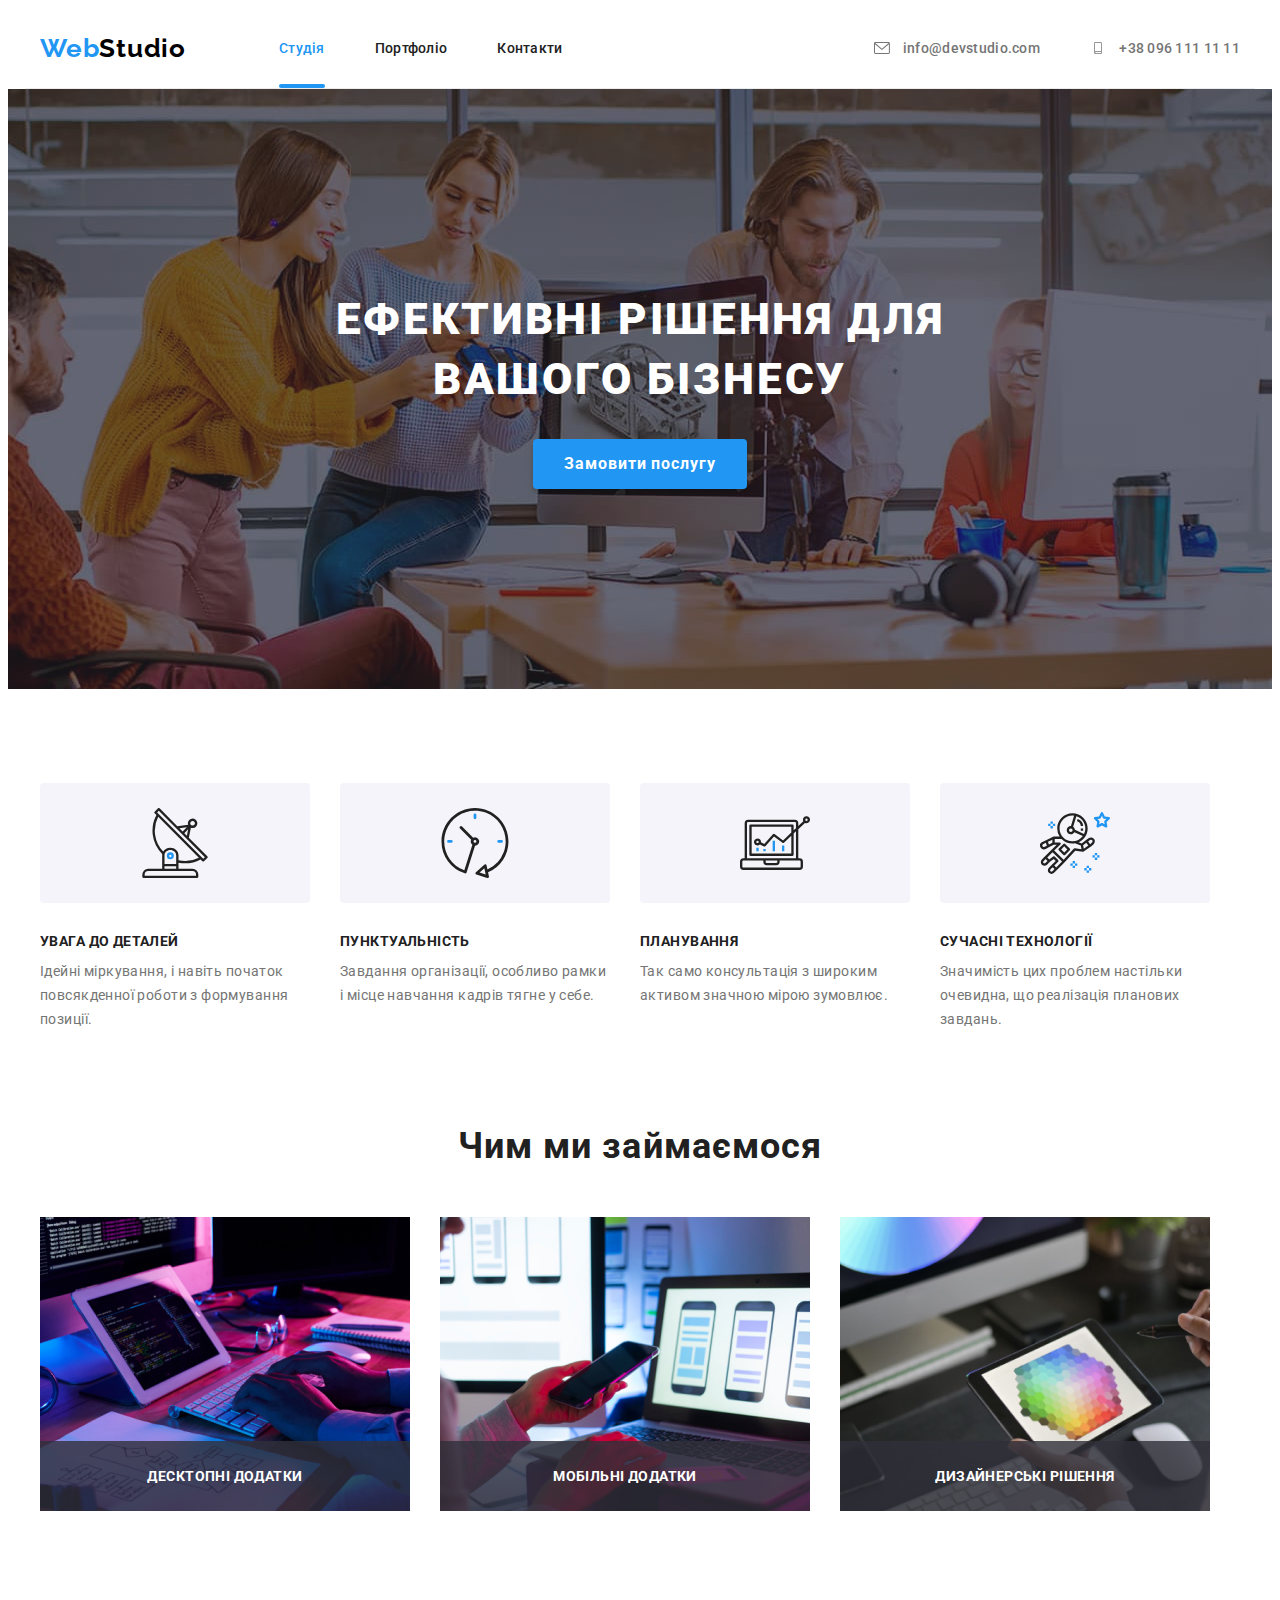
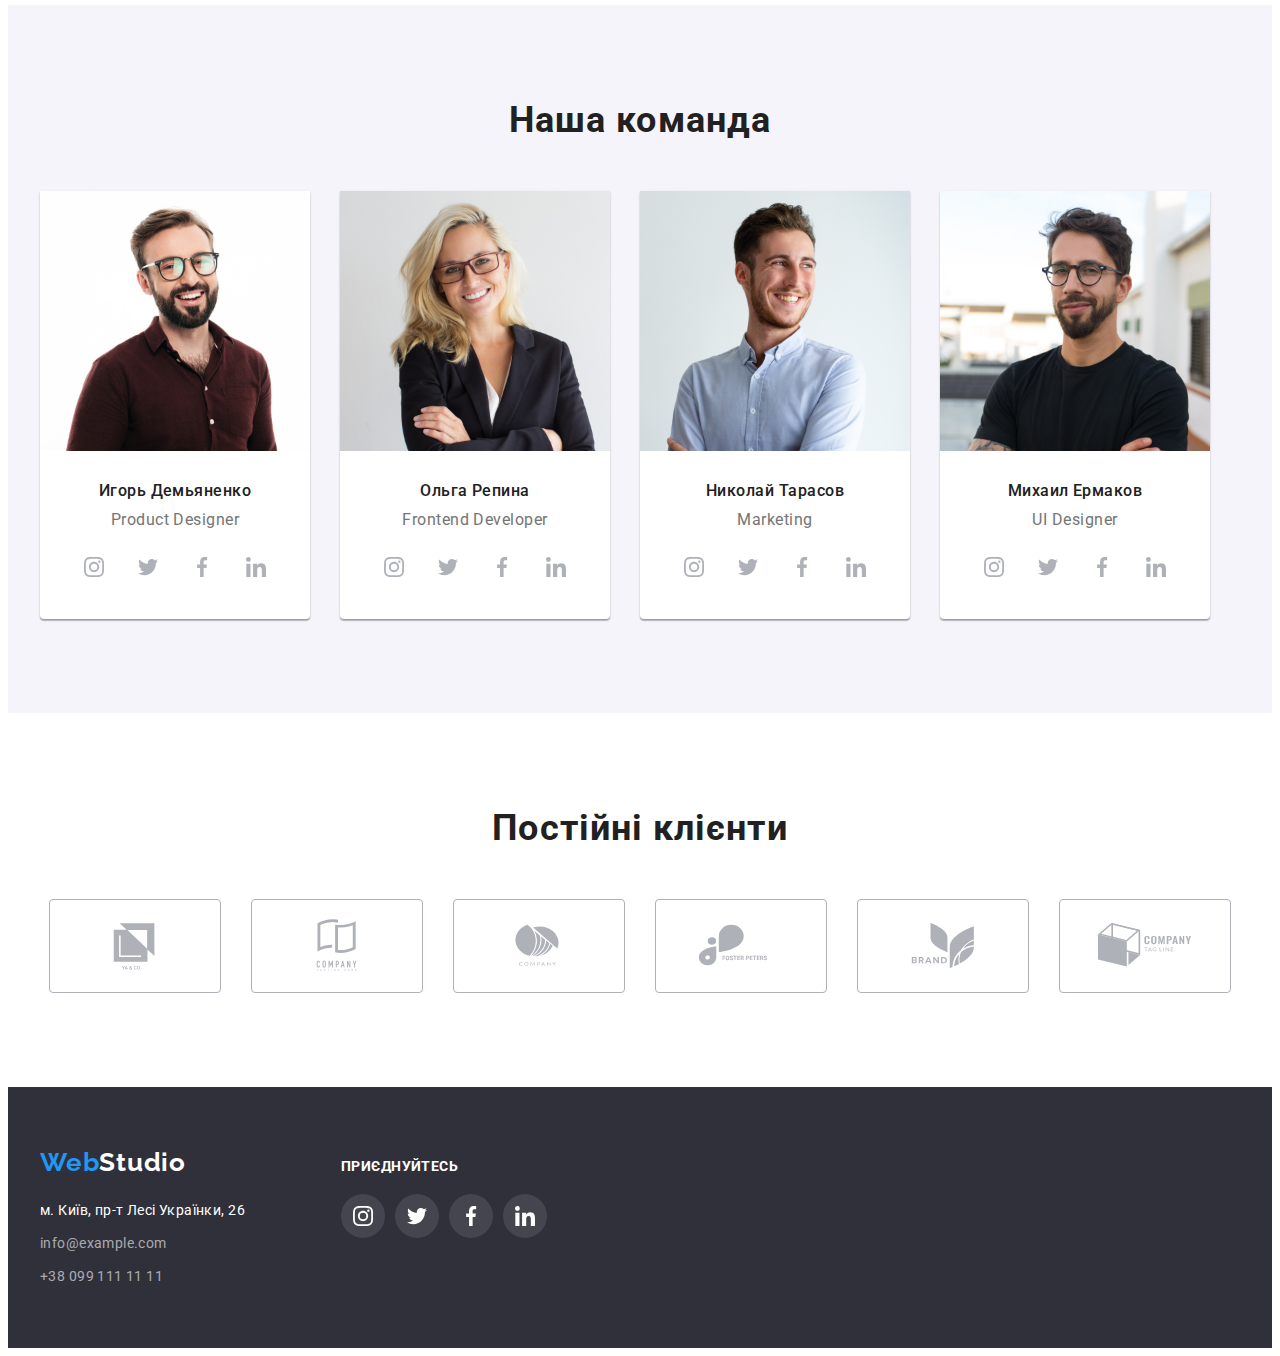
==== commit e0f5c77c: "added position elements and animations" ====
--- a/index.html
+++ b/index.html
@@ -23,10 +23,17 @@
     />
     <!-- Normalize end -->
 
+    <!-- Animation start -->
+    <link
+    rel="stylesheet"
+    href="https://cdnjs.cloudflare.com/ajax/libs/animate.css/4.1.1/animate.min.css"
+  />
+  <!-- Animation end -->
+
     <link rel="stylesheet" href="./css/styles.css" />
     <title>WebStudio</title>
   </head>
-  <body>
+  <body data-page>
     <!-- Header section -->
     <header class="header">
       <div class="container header-container">
@@ -75,7 +82,7 @@
       <section class="hero-section">
         <div class="container">
           <h1 class="hero-title">Ефективні рішення для вашого бізнесу</h1>
-          <button class="hero-btn" type="button" data-modal-open>Замовити послугу</button>
+          <button class="hero-btn animate__animated animate__pulse animate__delay-2s" type="button" data-modal-open>Замовити послугу</button>
         </div>
       </section>
 
@@ -146,6 +153,9 @@
                 width="370"
                 height="294"
               />
+                <div class="occupation-overlay">
+                  <p class="occupation-text">Десктопні додатки</p>
+                </div>
             </li>
 
             <li class="occupation-item">
@@ -156,6 +166,9 @@
                 width="370"
                 height="294"
               />
+              <div class="occupation-overlay">
+                <p class="occupation-text">Мобільні додатки</p>
+              </div>
             </li>
 
             <li class="occupation-item">
@@ -166,6 +179,9 @@
                 width="370"
                 height="294"
               />
+              <div class="occupation-overlay">
+                <p class="occupation-text">Дизайнерські рішення</p>
+              </div>
             </li>
           </ul>
         </div>
@@ -629,7 +645,6 @@
             </button>
           </div>
         </div>
-    
     <script src="./js/modal.js"></script>   
   </body>
 </html>
--- a/css/styles.css
+++ b/css/styles.css
@@ -16,12 +16,17 @@
    /* others */
     --indent: 30px;
     --items: 3;
+    --animation: 250ms cubic-bezier(0.4, 0, 0.2, 1);
 
 }
 
 body {
     font-family: var(--main-font);
     color: var(--main-txt-cl);
+}
+
+.no-scroll {
+   overflow: hidden;
 }
  
 /* reset styles */
@@ -75,18 +80,13 @@
    border-bottom: 1px solid #ECECEC;;
 }
 
-
-
-
-
 .logo {
     font-family: var(--secondary-font);
     font-weight: 700;
     font-size: 26px;
     line-height: calc(31 / 26);
     letter-spacing: 0.03em;
-    color: var(--accent-color);
-    
+    color: var(--accent-color); 
 }
 
 .header-logo {
@@ -125,6 +125,8 @@
     letter-spacing: 0.02em;
     color: var(--main-txt-cl);
     
+
+    transition: color var(--animation);
 }
 
  .header-link:hover,
@@ -166,6 +168,8 @@
    line-height: calc(16 / 14);
    letter-spacing: 0.02em;
    color: var(--minor-txt-cl);
+
+   transition: color var(--animation);
  }
 
  /* Hero section */
@@ -218,6 +222,13 @@
     box-shadow: 0px 4px 4px rgba(0, 0, 0, 0.15);
     border-radius: 4px;
     cursor: pointer;
+
+    /* transition-property: background-color;
+    transition-duration: 250ms;
+    transition-timing-function: cubic-bezier(0.4, 0, 0.2, 1);
+    transition-delay: 0s; */
+
+    transition: background-color var(--animation);
  }
 
  .hero-btn:hover,
@@ -272,6 +283,39 @@
    padding-bottom: 94px;
  }
 
+ .occupation-item {
+   position: relative;
+ }
+
+
+ .occupation-overlay {
+   position: absolute;
+   left: 0;
+   bottom: 0;
+
+   background-color: rgba(47, 48, 58, 0.8);
+
+   display: flex;
+   align-items: center;
+   justify-content: center;
+
+   width: 100%;
+ }
+
+ .occupation-text {
+   margin-top: 27px;
+   margin-bottom: 27px;
+
+   font-weight: 700;
+   font-size: 14px;
+   line-height: calc(16 / 14);
+   text-align: center;
+   letter-spacing: 0.03em;
+   text-transform: uppercase;
+   color: var(--secondary-txt-cl);
+   user-select: none;
+ }
+
  .team {
     background-color: var(--light-bg-cl);
 
@@ -345,6 +389,8 @@
  .address-link {
     color: rgba(255, 255, 255, 0.6);
     display: block;
+
+    transition: color var(--animation);
  }
 
 .link-mail {
@@ -375,8 +421,6 @@
    margin-bottom: 50px;
    gap: 8px; 
  }
-
-
 
  .portfolio-btn {
    display: block;
@@ -392,6 +436,8 @@
     background-color: var(--light-bg-cl);
     border: transparent;
     cursor: pointer;
+
+    transition: color var(--animation), background-color var(--animation), box-shadow var(--animation);
  }
 
  .portfolio-btn:hover,
@@ -400,7 +446,6 @@
     color: var(--secondary-txt-cl);
     background-color: var(--accent-color);
     box-shadow: 0px 3px 1px rgba(0, 0, 0, 0.1), 0px 1px 2px rgba(0, 0, 0, 0.08), 0px 2px 2px rgba(0, 0, 0, 0.12);
-    border-radius: 4px;
  }
 
  .portfolio-list {
@@ -411,11 +456,53 @@
 
  .portfolio-item {
    flex-basis: calc(100% - var(--indent) * (var(--items)-1)) / var(--items);
+}
+
+ .portfolio-link {
+   transition: box-shadow var(--animation);
  }
 
  .portfolio-link:hover {
    display: block;
    box-shadow: 0px 4px 4px rgba(0, 0, 0, 0.25);
+ }
+
+ .portfolio-cards {
+   position: relative;
+   overflow: hidden;
+ }
+
+ .overlay {
+   position: absolute;
+   top: 0;
+   left: 0;
+
+   transform: translateY(100%);
+   transition: transform var(--animation);
+   
+
+   display: flex;
+   align-items: center;
+   justify-content: center;
+
+   width: 100%;
+   height: 100%;
+   padding: 63px 24px;
+
+   background-color: rgba(33, 150, 243, 0.9);
+ }
+ 
+ .portfolio-item:hover .overlay {
+   transform: translateY(0);
+ }
+
+ .overlay-text {
+   text-align: center;
+   font-size: 18px;
+   line-height: calc(28 / 18);
+   letter-spacing: 0.03em;
+   color: var(--secondary-txt-cl);
+   user-select: none;
  }
 
  .portfolio-wrapper {
@@ -464,12 +551,15 @@
    height: 44px;
    border-radius: 50%;
 
+   transition: background-color var(--animation);
+
    /* outline: 2px solid #2a2a2a;
    outline-offset: -2px; */
 }
 
 .socials-icon {
    fill: #AFB1B8;
+   transition: fill var(--animation);
 }
 
 .socials-link:hover,
@@ -500,10 +590,13 @@
    height: 92px;
    border: 1px solid #AFB1B8;
    border-radius: 4px;
+
+   transition: border-color var(--animation);
 }
 
 .clients-icon {
    fill: #AFB1B8;
+   transition: fill var(--animation);
 }
 
 .clients-link:hover,
@@ -556,6 +649,8 @@
    height: 44px;
    background: rgba(255, 255, 255, 0.1);
    border-radius: 50%;
+
+   transition: background-color var(--animation);
 }
 
 .footer-icon {
@@ -576,11 +671,14 @@
    z-index: 1000;
    width: 100%;
    height: 100%;
-   display: flex;
-   align-items: center;
-   justify-content: center;
-
-   background-color: rgba(0, 0, 0, 0.2);;
+
+   /* display: flex;
+   align-items: center;
+   justify-content: center; */
+
+   background-color: rgba(0, 0, 0, 0.2);
+
+   transition: opacity 400ms ease-out, visibility 400ms ease-out;
 }
 
 .backdrop.is-hidden {
@@ -590,12 +688,23 @@
 }
 
 .modal {
-   position: relative;
+   position: absolute;
+   top: 50%;
+   left: 50%;
+   transform: translate(-50%, -50%) scale(1) rotate(0);
+
    width: 528px;
    height: 581px;
    background: #FFFFFF;
    box-shadow: 0px 1px 3px rgba(0, 0, 0, 0.12), 0px 1px 1px rgba(0, 0, 0, 0.14), 0px 2px 1px rgba(0, 0, 0, 0.2);
    border-radius: 4px;
+
+   transition: transform 400ms ease-in-out 200ms, opacity 400ms ease-in-out 200ms;
+   opacity: 1;
+}
+
+.backdrop.is-hidden .modal {
+   transform: translate(-50%, -50% ) scale(0.3) rotate(1turn);
 }
 
 .modal-btn {
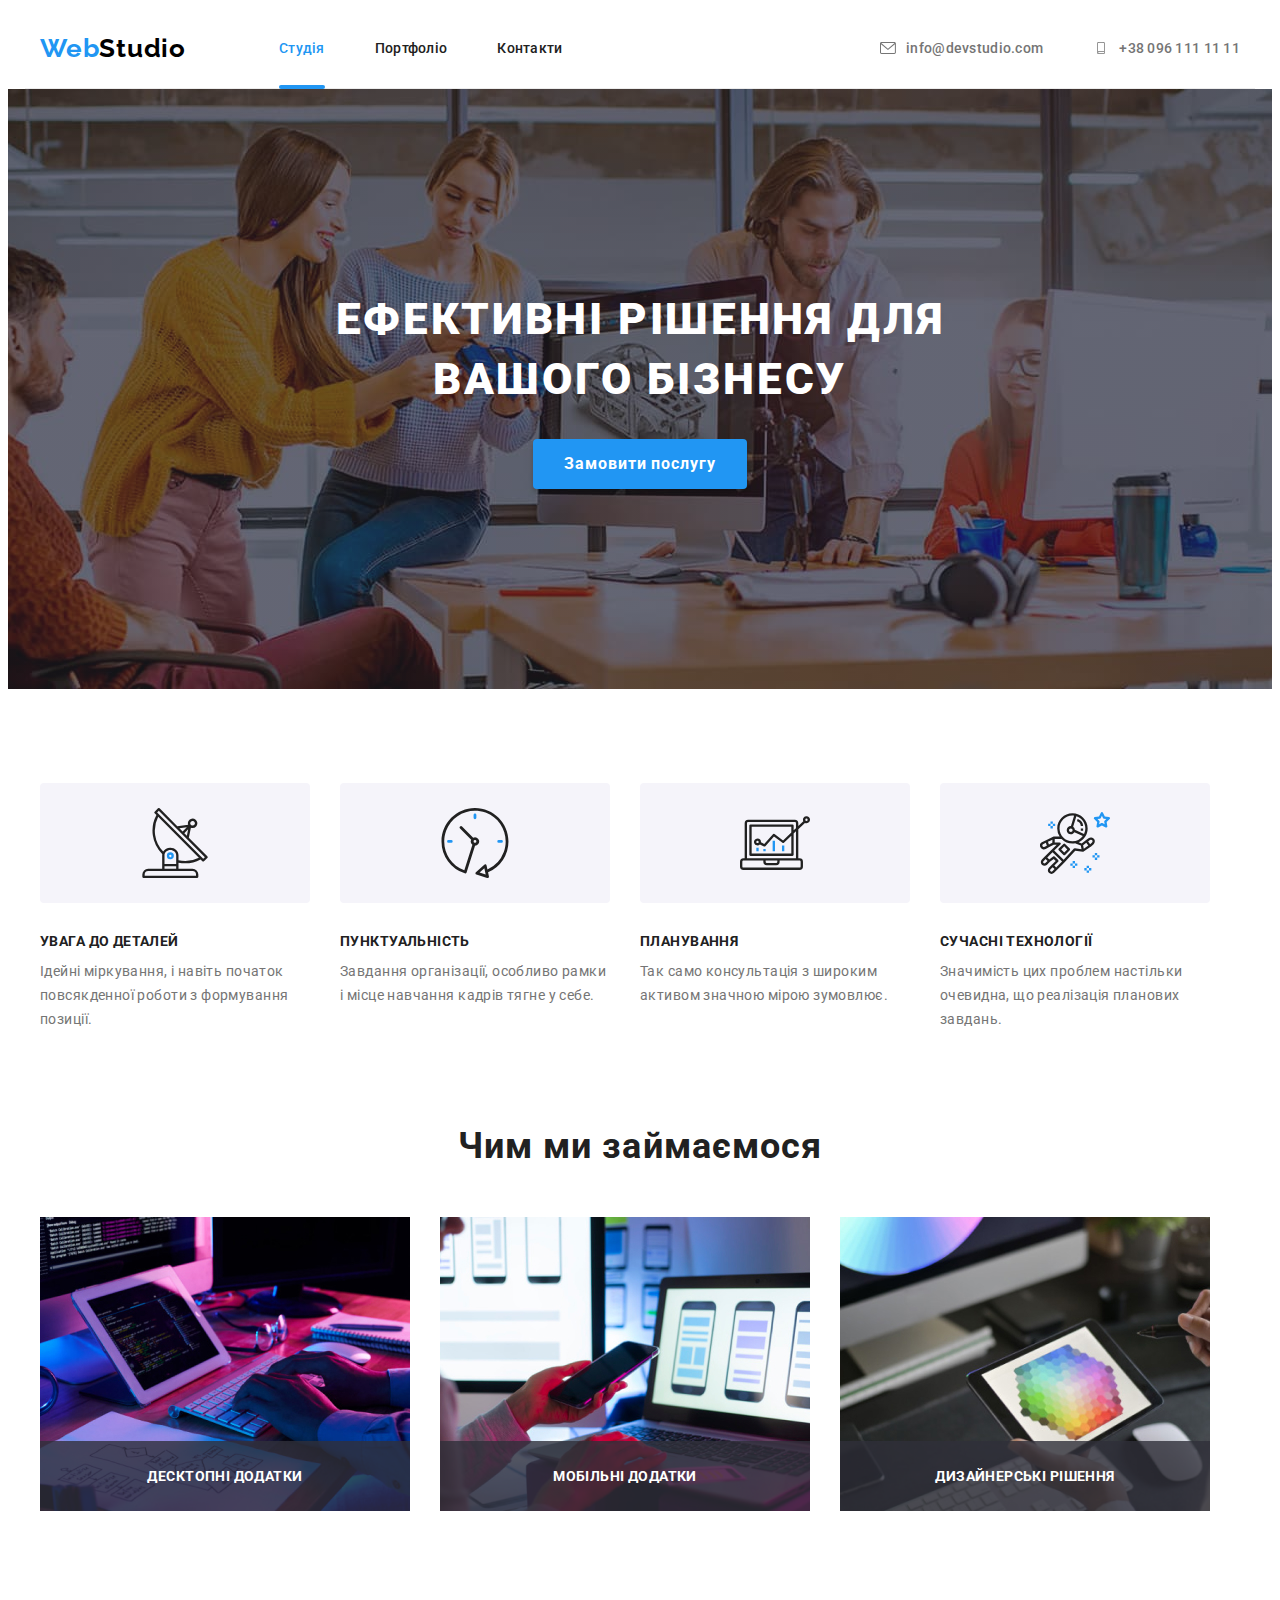
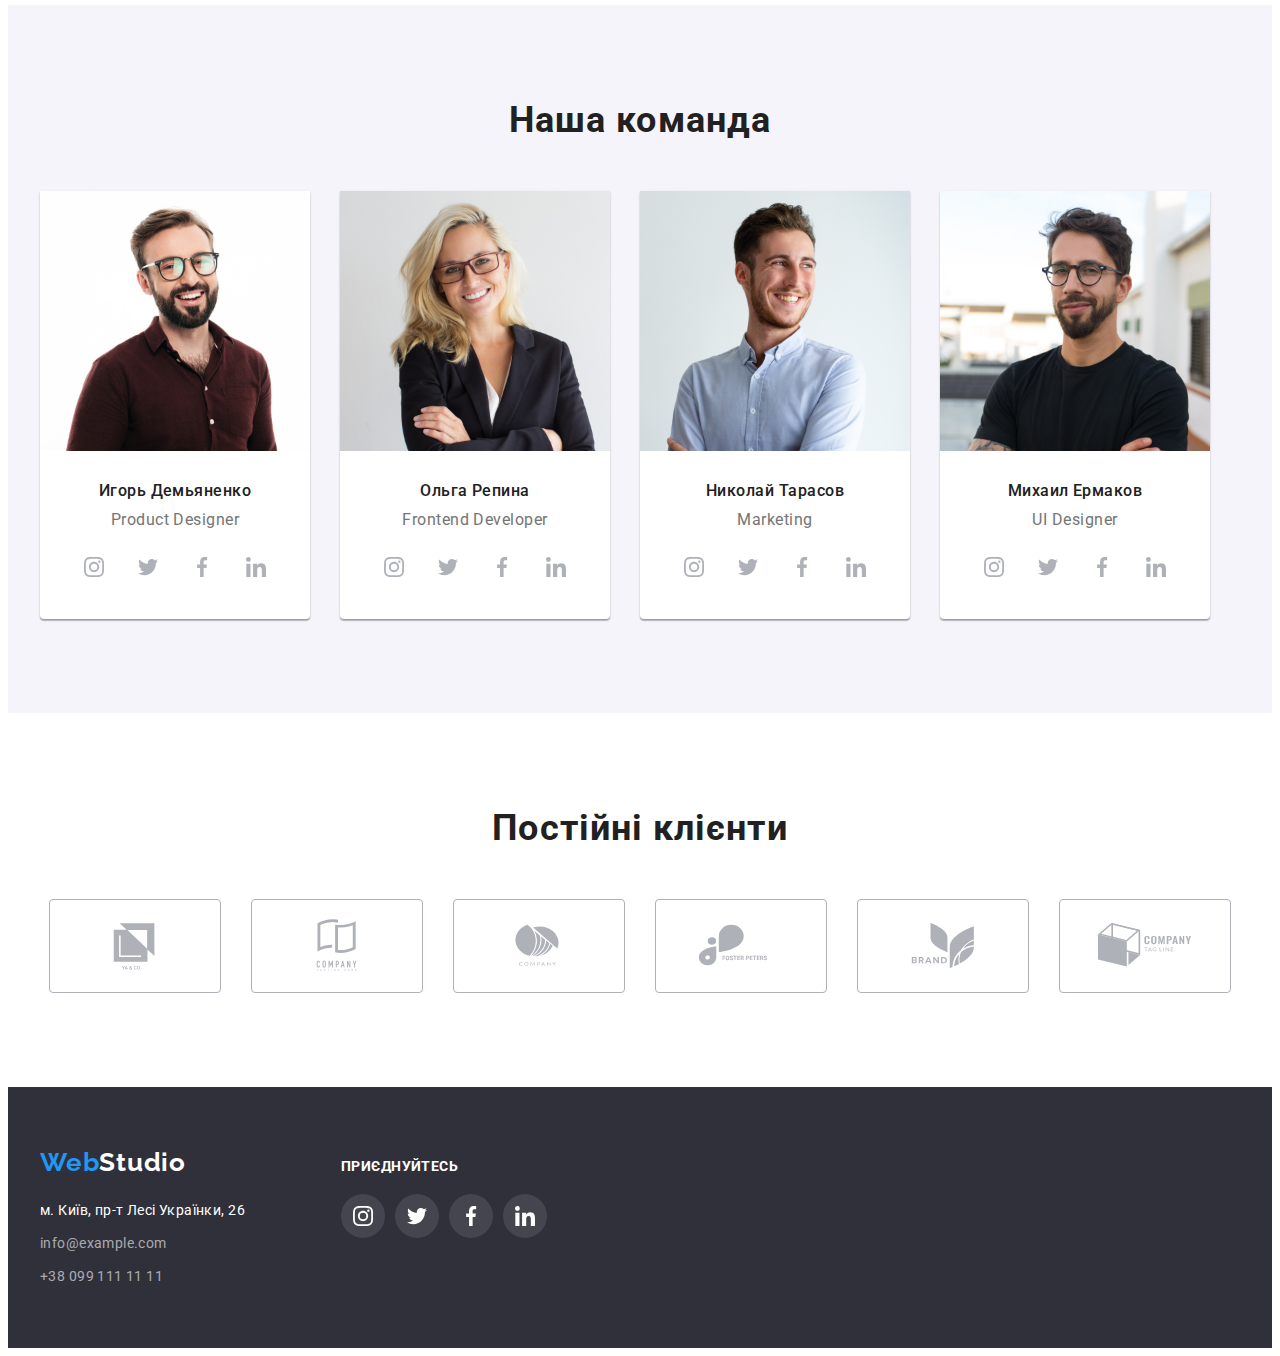
==== commit 33e3431e: "correction" ====
--- a/index.html
+++ b/index.html
@@ -60,7 +60,7 @@
             <a 
               class="contacts-link link" 
               href="mailto:info@devstudio.com">
-              <svg class="contscts-icon" width="16" height="12">
+              <svg class="contacts-icon" width="16" height="12">
                 <use href="./images/icons.svg#envelope"></use>
               </svg>
               info@devstudio.com
@@ -68,7 +68,7 @@
           </li>
           <li class="contacts-item">
             <a class="contacts-link link" href="tel:+380961111111">
-              <svg class="contscts-icon" width="16" height="12">
+              <svg class="contacts-icon" width="16" height="12">
                 <use href="./images/icons.svg#smartphone"></use>
               </svg>
               +38 096 111 11 11
--- a/css/styles.css
+++ b/css/styles.css
@@ -106,16 +106,12 @@
    gap: 50px;
 }
 
-.header-item,
-.contacts-item {
-   display: flex;
-}
-
 .header-item {
    position: relative;
 }
 
 .header-link { 
+   display: block;
    padding-top: 32px;
    padding-bottom: 32px;
 
@@ -125,7 +121,6 @@
     letter-spacing: 0.02em;
     color: var(--main-txt-cl);
     
-
     transition: color var(--animation);
 }
 
@@ -146,7 +141,7 @@
    content: '';
    display: block;
    position: absolute;
-   bottom: 0;
+   bottom: -1px;
    width: 100%;
    height: 4px;
    border-radius: 2px;
@@ -160,6 +155,8 @@
  }
 
  .contacts-link {
+   display: flex;
+   align-items: center;
    padding-top: 32px;
    padding-bottom: 32px;
 
@@ -492,12 +489,12 @@
    background-color: rgba(33, 150, 243, 0.9);
  }
  
- .portfolio-item:hover .overlay {
+ .portfolio-link:hover .overlay,
+ .portfolio-link:focus .overlay {
    transform: translateY(0);
  }
 
  .overlay-text {
-   text-align: center;
    font-size: 18px;
    line-height: calc(28 / 18);
    letter-spacing: 0.03em;
@@ -528,11 +525,10 @@
  }
 
 /* Header icons */
- .contscts-icon {
+ .contacts-icon {
    fill: currentColor;
    margin-right: 10px;
-   position: relative;
-   top: 1px;
+   
  }
 
  /* Social icons */
@@ -722,4 +718,5 @@
    border-radius: 50%;
    background-color: transparent;
    cursor: pointer;
-}+}
+
